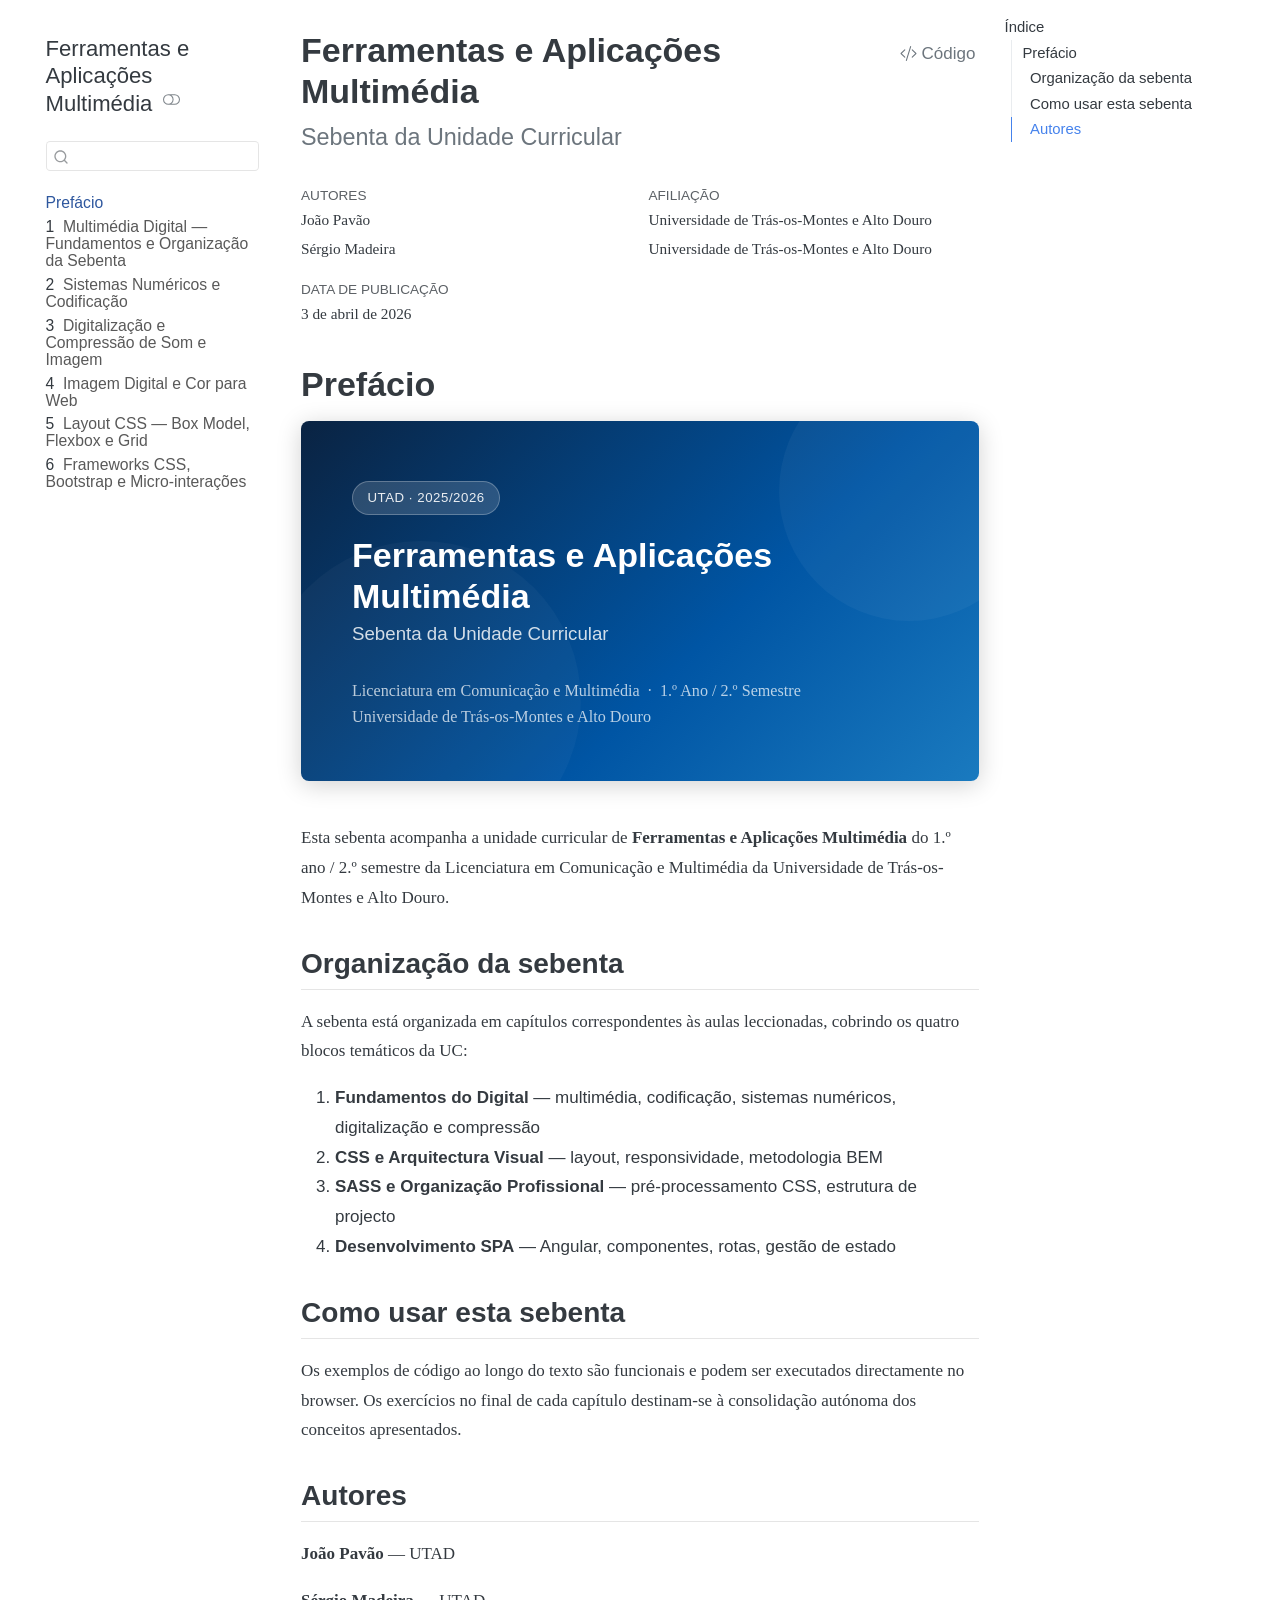
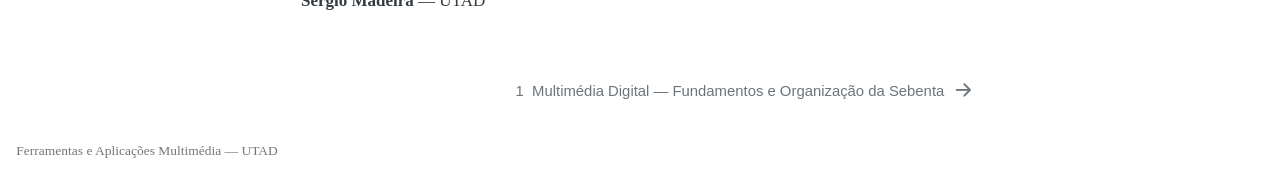
==== docs/index.html @ 12a42ab6 "Build: render inicial da sebenta (cap01-cap06)" ====
<!DOCTYPE html>
<html xmlns="http://www.w3.org/1999/xhtml" lang="pt-PT" xml:lang="pt-PT"><head>

<meta charset="utf-8">
<meta name="generator" content="quarto-1.6.42">

<meta name="viewport" content="width=device-width, initial-scale=1.0, user-scalable=yes">

<meta name="author" content="João Pavão">
<meta name="author" content="Sérgio Madeira">

<title>Ferramentas e Aplicações Multimédia</title>
<style>
code{white-space: pre-wrap;}
span.smallcaps{font-variant: small-caps;}
div.columns{display: flex; gap: min(4vw, 1.5em);}
div.column{flex: auto; overflow-x: auto;}
div.hanging-indent{margin-left: 1.5em; text-indent: -1.5em;}
ul.task-list{list-style: none;}
ul.task-list li input[type="checkbox"] {
  width: 0.8em;
  margin: 0 0.8em 0.2em -1em; /* quarto-specific, see https://github.com/quarto-dev/quarto-cli/issues/4556 */ 
  vertical-align: middle;
}
/* CSS for syntax highlighting */
pre > code.sourceCode { white-space: pre; position: relative; }
pre > code.sourceCode > span { line-height: 1.25; }
pre > code.sourceCode > span:empty { height: 1.2em; }
.sourceCode { overflow: visible; }
code.sourceCode > span { color: inherit; text-decoration: inherit; }
div.sourceCode { margin: 1em 0; }
pre.sourceCode { margin: 0; }
@media screen {
div.sourceCode { overflow: auto; }
}
@media print {
pre > code.sourceCode { white-space: pre-wrap; }
pre > code.sourceCode > span { display: inline-block; text-indent: -5em; padding-left: 5em; }
}
pre.numberSource code
  { counter-reset: source-line 0; }
pre.numberSource code > span
  { position: relative; left: -4em; counter-increment: source-line; }
pre.numberSource code > span > a:first-child::before
  { content: counter(source-line);
    position: relative; left: -1em; text-align: right; vertical-align: baseline;
    border: none; display: inline-block;
    -webkit-touch-callout: none; -webkit-user-select: none;
    -khtml-user-select: none; -moz-user-select: none;
    -ms-user-select: none; user-select: none;
    padding: 0 4px; width: 4em;
  }
pre.numberSource { margin-left: 3em;  padding-left: 4px; }
div.sourceCode
  {   }
@media screen {
pre > code.sourceCode > span > a:first-child::before { text-decoration: underline; }
}
</style>


<script src="site_libs/quarto-nav/quarto-nav.js"></script>
<script src="site_libs/quarto-nav/headroom.min.js"></script>
<script src="site_libs/clipboard/clipboard.min.js"></script>
<script src="site_libs/quarto-search/autocomplete.umd.js"></script>
<script src="site_libs/quarto-search/fuse.min.js"></script>
<script src="site_libs/quarto-search/quarto-search.js"></script>
<meta name="quarto:offset" content="./">
<link href="./capitulos/cap01.html" rel="next">
<script src="site_libs/quarto-html/quarto.js"></script>
<script src="site_libs/quarto-html/popper.min.js"></script>
<script src="site_libs/quarto-html/tippy.umd.min.js"></script>
<script src="site_libs/quarto-html/anchor.min.js"></script>
<link href="site_libs/quarto-html/tippy.css" rel="stylesheet">
<link href="site_libs/quarto-html/quarto-syntax-highlighting-de84f8d6bb715db06a919283c2d1e787.css" rel="stylesheet" class="quarto-color-scheme" id="quarto-text-highlighting-styles">
<link href="site_libs/quarto-html/quarto-syntax-highlighting-dark-9a023c9ade86a60361e96e3e3f11bc54.css" rel="prefetch" class="quarto-color-scheme quarto-color-alternate" id="quarto-text-highlighting-styles">
<script src="site_libs/bootstrap/bootstrap.min.js"></script>
<link href="site_libs/bootstrap/bootstrap-icons.css" rel="stylesheet">
<link href="site_libs/bootstrap/bootstrap-61bc4ac84974e0785b3107ee93e74bfb.min.css" rel="stylesheet" append-hash="true" class="quarto-color-scheme" id="quarto-bootstrap" data-mode="light">
<link href="site_libs/bootstrap/bootstrap-dark-bc9f1d3aef906c45e091843ae87821a0.min.css" rel="prefetch" append-hash="true" class="quarto-color-scheme quarto-color-alternate" id="quarto-bootstrap" data-mode="dark">
<script id="quarto-search-options" type="application/json">{
  "location": "sidebar",
  "copy-button": false,
  "collapse-after": 3,
  "panel-placement": "start",
  "type": "textbox",
  "limit": 50,
  "keyboard-shortcut": [
    "f",
    "/",
    "s"
  ],
  "show-item-context": false,
  "language": {
    "search-no-results-text": "Nenhum resultado",
    "search-matching-documents-text": "documentos correspondentes",
    "search-copy-link-title": "Copiar link para a busca",
    "search-hide-matches-text": "Esconder correspondências adicionais",
    "search-more-match-text": "mais correspondência neste documento",
    "search-more-matches-text": "mais correspondências neste documento",
    "search-clear-button-title": "Limpar",
    "search-text-placeholder": "",
    "search-detached-cancel-button-title": "Cancelar",
    "search-submit-button-title": "Enviar",
    "search-label": "Procurar"
  }
}</script>
<style>html{ scroll-behavior: smooth; }</style>


<link rel="stylesheet" href="assets/css/custom.css">
</head>

<body class="nav-sidebar floating">

<div id="quarto-search-results"></div>
  <header id="quarto-header" class="headroom fixed-top">
  <nav class="quarto-secondary-nav">
    <div class="container-fluid d-flex">
      <button type="button" class="quarto-btn-toggle btn" data-bs-toggle="collapse" role="button" data-bs-target=".quarto-sidebar-collapse-item" aria-controls="quarto-sidebar" aria-expanded="false" aria-label="Alternar barra lateral" onclick="if (window.quartoToggleHeadroom) { window.quartoToggleHeadroom(); }">
        <i class="bi bi-layout-text-sidebar-reverse"></i>
      </button>
        <nav class="quarto-page-breadcrumbs" aria-label="breadcrumb"><ol class="breadcrumb"><li class="breadcrumb-item"><a href="./index.html">Prefácio</a></li></ol></nav>
        <a class="flex-grow-1" role="navigation" data-bs-toggle="collapse" data-bs-target=".quarto-sidebar-collapse-item" aria-controls="quarto-sidebar" aria-expanded="false" aria-label="Alternar barra lateral" onclick="if (window.quartoToggleHeadroom) { window.quartoToggleHeadroom(); }">      
        </a>
      <button type="button" class="btn quarto-search-button" aria-label="Procurar" onclick="window.quartoOpenSearch();">
        <i class="bi bi-search"></i>
      </button>
    </div>
  </nav>
</header>
<!-- content -->
<div id="quarto-content" class="quarto-container page-columns page-rows-contents page-layout-article">
<!-- sidebar -->
  <nav id="quarto-sidebar" class="sidebar collapse collapse-horizontal quarto-sidebar-collapse-item sidebar-navigation floating overflow-auto">
    <div class="pt-lg-2 mt-2 text-left sidebar-header">
    <div class="sidebar-title mb-0 py-0">
      <a href="./">Ferramentas e Aplicações Multimédia</a> 
        <div class="sidebar-tools-main">
  <a href="" class="quarto-color-scheme-toggle quarto-navigation-tool  px-1" onclick="window.quartoToggleColorScheme(); return false;" title="Alternar modo escuro"><i class="bi"></i></a>
</div>
    </div>
      </div>
        <div class="mt-2 flex-shrink-0 align-items-center">
        <div class="sidebar-search">
        <div id="quarto-search" class="" title="Procurar"></div>
        </div>
        </div>
    <div class="sidebar-menu-container"> 
    <ul class="list-unstyled mt-1">
        <li class="sidebar-item">
  <div class="sidebar-item-container"> 
  <a href="./index.html" class="sidebar-item-text sidebar-link active">
 <span class="menu-text">Prefácio</span></a>
  </div>
</li>
        <li class="sidebar-item">
  <div class="sidebar-item-container"> 
  <a href="./capitulos/cap01.html" class="sidebar-item-text sidebar-link">
 <span class="menu-text"><span class="chapter-number">1</span>&nbsp; <span class="chapter-title">Multimédia Digital — Fundamentos e Organização da Sebenta</span></span></a>
  </div>
</li>
        <li class="sidebar-item">
  <div class="sidebar-item-container"> 
  <a href="./capitulos/cap02.html" class="sidebar-item-text sidebar-link">
 <span class="menu-text"><span class="chapter-number">2</span>&nbsp; <span class="chapter-title">Sistemas Numéricos e Codificação</span></span></a>
  </div>
</li>
        <li class="sidebar-item">
  <div class="sidebar-item-container"> 
  <a href="./capitulos/cap03.html" class="sidebar-item-text sidebar-link">
 <span class="menu-text"><span class="chapter-number">3</span>&nbsp; <span class="chapter-title">Digitalização e Compressão de Som e Imagem</span></span></a>
  </div>
</li>
        <li class="sidebar-item">
  <div class="sidebar-item-container"> 
  <a href="./capitulos/cap04.html" class="sidebar-item-text sidebar-link">
 <span class="menu-text"><span class="chapter-number">4</span>&nbsp; <span class="chapter-title">Imagem Digital e Cor para Web</span></span></a>
  </div>
</li>
        <li class="sidebar-item">
  <div class="sidebar-item-container"> 
  <a href="./capitulos/cap05.html" class="sidebar-item-text sidebar-link">
 <span class="menu-text"><span class="chapter-number">5</span>&nbsp; <span class="chapter-title">Layout CSS — Box Model, Flexbox e Grid</span></span></a>
  </div>
</li>
        <li class="sidebar-item">
  <div class="sidebar-item-container"> 
  <a href="./capitulos/cap06.html" class="sidebar-item-text sidebar-link">
 <span class="menu-text"><span class="chapter-number">6</span>&nbsp; <span class="chapter-title">Frameworks CSS, Bootstrap e Micro-interações</span></span></a>
  </div>
</li>
    </ul>
    </div>
</nav>
<div id="quarto-sidebar-glass" class="quarto-sidebar-collapse-item" data-bs-toggle="collapse" data-bs-target=".quarto-sidebar-collapse-item"></div>
<!-- margin-sidebar -->
    <div id="quarto-margin-sidebar" class="sidebar margin-sidebar">
        <nav id="TOC" role="doc-toc" class="toc-active">
    <h2 id="toc-title">Índice</h2>
   
  <ul>
  <li><a href="#prefácio" id="toc-prefácio" class="nav-link active" data-scroll-target="#prefácio">Prefácio</a>
  <ul class="collapse">
  <li><a href="#organização-da-sebenta" id="toc-organização-da-sebenta" class="nav-link" data-scroll-target="#organização-da-sebenta">Organização da sebenta</a></li>
  <li><a href="#como-usar-esta-sebenta" id="toc-como-usar-esta-sebenta" class="nav-link" data-scroll-target="#como-usar-esta-sebenta">Como usar esta sebenta</a></li>
  <li><a href="#autores" id="toc-autores" class="nav-link" data-scroll-target="#autores">Autores</a></li>
  </ul></li>
  </ul>
</nav>
    </div>
<!-- main -->
<main class="content" id="quarto-document-content">

<header id="title-block-header" class="quarto-title-block default">
<div class="quarto-title">
<div class="quarto-title-block"><div><h1 class="title">Ferramentas e Aplicações Multimédia</h1><button type="button" class="btn code-tools-button" id="quarto-code-tools-source"><i class="bi"></i> Código</button></div></div>
<p class="subtitle lead">Sebenta da Unidade Curricular</p>
</div>


<div class="quarto-title-meta-author">
  <div class="quarto-title-meta-heading">Autores</div>
  <div class="quarto-title-meta-heading">Afiliação</div>
  
    <div class="quarto-title-meta-contents">
    <p class="author">João Pavão </p>
  </div>
  <div class="quarto-title-meta-contents">
        <p class="affiliation">
            Universidade de Trás-os-Montes e Alto Douro
          </p>
      </div>
    <div class="quarto-title-meta-contents">
    <p class="author">Sérgio Madeira </p>
  </div>
  <div class="quarto-title-meta-contents">
        <p class="affiliation">
            Universidade de Trás-os-Montes e Alto Douro
          </p>
      </div>
  </div>

<div class="quarto-title-meta">

      
    <div>
    <div class="quarto-title-meta-heading">Data de Publicação</div>
    <div class="quarto-title-meta-contents">
      <p class="date">3 de abril de 2026</p>
    </div>
  </div>
  
    
  </div>
  


</header>


<section id="prefácio" class="level1 unnumbered">
<h1 class="unnumbered">Prefácio</h1>
<div class="hero">
  <div class="hero-badge">UTAD · 2025/2026</div>
  <h1>Ferramentas e Aplicações Multimédia</h1>
  <h2 class="anchored" data-anchor-id="prefácio">Sebenta da Unidade Curricular</h2>
  <p>Licenciatura em Comunicação e Multimédia &nbsp;·&nbsp; 1.º Ano / 2.º Semestre<br>
     Universidade de Trás-os-Montes e Alto Douro</p>
</div>
<p>Esta sebenta acompanha a unidade curricular de <strong>Ferramentas e Aplicações Multimédia</strong> do 1.º ano / 2.º semestre da Licenciatura em Comunicação e Multimédia da Universidade de Trás-os-Montes e Alto Douro.</p>
<section id="organização-da-sebenta" class="level2 unnumbered">
<h2 class="unnumbered anchored" data-anchor-id="organização-da-sebenta">Organização da sebenta</h2>
<p>A sebenta está organizada em capítulos correspondentes às aulas leccionadas, cobrindo os quatro blocos temáticos da UC:</p>
<ol type="1">
<li><strong>Fundamentos do Digital</strong> — multimédia, codificação, sistemas numéricos, digitalização e compressão</li>
<li><strong>CSS e Arquitectura Visual</strong> — layout, responsividade, metodologia BEM</li>
<li><strong>SASS e Organização Profissional</strong> — pré-processamento CSS, estrutura de projecto</li>
<li><strong>Desenvolvimento SPA</strong> — Angular, componentes, rotas, gestão de estado</li>
</ol>
</section>
<section id="como-usar-esta-sebenta" class="level2 unnumbered">
<h2 class="unnumbered anchored" data-anchor-id="como-usar-esta-sebenta">Como usar esta sebenta</h2>
<p>Os exemplos de código ao longo do texto são funcionais e podem ser executados directamente no browser. Os exercícios no final de cada capítulo destinam-se à consolidação autónoma dos conceitos apresentados.</p>
</section>
<section id="autores" class="level2 unnumbered">
<h2 class="unnumbered anchored" data-anchor-id="autores">Autores</h2>
<p><strong>João Pavão</strong> — UTAD</p>
<p><strong>Sérgio Madeira</strong> — UTAD</p>


<!-- -->

</section>
</section>

</main> <!-- /main -->
<script id="quarto-html-after-body" type="application/javascript">
window.document.addEventListener("DOMContentLoaded", function (event) {
  const toggleBodyColorMode = (bsSheetEl) => {
    const mode = bsSheetEl.getAttribute("data-mode");
    const bodyEl = window.document.querySelector("body");
    if (mode === "dark") {
      bodyEl.classList.add("quarto-dark");
      bodyEl.classList.remove("quarto-light");
    } else {
      bodyEl.classList.add("quarto-light");
      bodyEl.classList.remove("quarto-dark");
    }
  }
  const toggleBodyColorPrimary = () => {
    const bsSheetEl = window.document.querySelector("link#quarto-bootstrap");
    if (bsSheetEl) {
      toggleBodyColorMode(bsSheetEl);
    }
  }
  toggleBodyColorPrimary();  
  const disableStylesheet = (stylesheets) => {
    for (let i=0; i < stylesheets.length; i++) {
      const stylesheet = stylesheets[i];
      stylesheet.rel = 'prefetch';
    }
  }
  const enableStylesheet = (stylesheets) => {
    for (let i=0; i < stylesheets.length; i++) {
      const stylesheet = stylesheets[i];
      stylesheet.rel = 'stylesheet';
    }
  }
  const manageTransitions = (selector, allowTransitions) => {
    const els = window.document.querySelectorAll(selector);
    for (let i=0; i < els.length; i++) {
      const el = els[i];
      if (allowTransitions) {
        el.classList.remove('notransition');
      } else {
        el.classList.add('notransition');
      }
    }
  }
  const toggleGiscusIfUsed = (isAlternate, darkModeDefault) => {
    const baseTheme = document.querySelector('#giscus-base-theme')?.value ?? 'light';
    const alternateTheme = document.querySelector('#giscus-alt-theme')?.value ?? 'dark';
    let newTheme = '';
    if(darkModeDefault) {
      newTheme = isAlternate ? baseTheme : alternateTheme;
    } else {
      newTheme = isAlternate ? alternateTheme : baseTheme;
    }
    const changeGiscusTheme = () => {
      // From: https://github.com/giscus/giscus/issues/336
      const sendMessage = (message) => {
        const iframe = document.querySelector('iframe.giscus-frame');
        if (!iframe) return;
        iframe.contentWindow.postMessage({ giscus: message }, 'https://giscus.app');
      }
      sendMessage({
        setConfig: {
          theme: newTheme
        }
      });
    }
    const isGiscussLoaded = window.document.querySelector('iframe.giscus-frame') !== null;
    if (isGiscussLoaded) {
      changeGiscusTheme();
    }
  }
  const toggleColorMode = (alternate) => {
    // Switch the stylesheets
    const alternateStylesheets = window.document.querySelectorAll('link.quarto-color-scheme.quarto-color-alternate');
    manageTransitions('#quarto-margin-sidebar .nav-link', false);
    if (alternate) {
      enableStylesheet(alternateStylesheets);
      for (const sheetNode of alternateStylesheets) {
        if (sheetNode.id === "quarto-bootstrap") {
          toggleBodyColorMode(sheetNode);
        }
      }
    } else {
      disableStylesheet(alternateStylesheets);
      toggleBodyColorPrimary();
    }
    manageTransitions('#quarto-margin-sidebar .nav-link', true);
    // Switch the toggles
    const toggles = window.document.querySelectorAll('.quarto-color-scheme-toggle');
    for (let i=0; i < toggles.length; i++) {
      const toggle = toggles[i];
      if (toggle) {
        if (alternate) {
          toggle.classList.add("alternate");     
        } else {
          toggle.classList.remove("alternate");
        }
      }
    }
    // Hack to workaround the fact that safari doesn't
    // properly recolor the scrollbar when toggling (#1455)
    if (navigator.userAgent.indexOf('Safari') > 0 && navigator.userAgent.indexOf('Chrome') == -1) {
      manageTransitions("body", false);
      window.scrollTo(0, 1);
      setTimeout(() => {
        window.scrollTo(0, 0);
        manageTransitions("body", true);
      }, 40);  
    }
  }
  const isFileUrl = () => { 
    return window.location.protocol === 'file:';
  }
  const hasAlternateSentinel = () => {  
    let styleSentinel = getColorSchemeSentinel();
    if (styleSentinel !== null) {
      return styleSentinel === "alternate";
    } else {
      return false;
    }
  }
  const setStyleSentinel = (alternate) => {
    const value = alternate ? "alternate" : "default";
    if (!isFileUrl()) {
      window.localStorage.setItem("quarto-color-scheme", value);
    } else {
      localAlternateSentinel = value;
    }
  }
  const getColorSchemeSentinel = () => {
    if (!isFileUrl()) {
      const storageValue = window.localStorage.getItem("quarto-color-scheme");
      return storageValue != null ? storageValue : localAlternateSentinel;
    } else {
      return localAlternateSentinel;
    }
  }
  const darkModeDefault = false;
  let localAlternateSentinel = darkModeDefault ? 'alternate' : 'default';
  // Dark / light mode switch
  window.quartoToggleColorScheme = () => {
    // Read the current dark / light value 
    let toAlternate = !hasAlternateSentinel();
    toggleColorMode(toAlternate);
    setStyleSentinel(toAlternate);
    toggleGiscusIfUsed(toAlternate, darkModeDefault);
  };
  // Ensure there is a toggle, if there isn't float one in the top right
  if (window.document.querySelector('.quarto-color-scheme-toggle') === null) {
    const a = window.document.createElement('a');
    a.classList.add('top-right');
    a.classList.add('quarto-color-scheme-toggle');
    a.href = "";
    a.onclick = function() { try { window.quartoToggleColorScheme(); } catch {} return false; };
    const i = window.document.createElement("i");
    i.classList.add('bi');
    a.appendChild(i);
    window.document.body.appendChild(a);
  }
  // Switch to dark mode if need be
  if (hasAlternateSentinel()) {
    toggleColorMode(true);
  } else {
    toggleColorMode(false);
  }
  const icon = "";
  const anchorJS = new window.AnchorJS();
  anchorJS.options = {
    placement: 'right',
    icon: icon
  };
  anchorJS.add('.anchored');
  const isCodeAnnotation = (el) => {
    for (const clz of el.classList) {
      if (clz.startsWith('code-annotation-')) {                     
        return true;
      }
    }
    return false;
  }
  const onCopySuccess = function(e) {
    // button target
    const button = e.trigger;
    // don't keep focus
    button.blur();
    // flash "checked"
    button.classList.add('code-copy-button-checked');
    var currentTitle = button.getAttribute("title");
    button.setAttribute("title", "Copiada");
    let tooltip;
    if (window.bootstrap) {
      button.setAttribute("data-bs-toggle", "tooltip");
      button.setAttribute("data-bs-placement", "left");
      button.setAttribute("data-bs-title", "Copiada");
      tooltip = new bootstrap.Tooltip(button, 
        { trigger: "manual", 
          customClass: "code-copy-button-tooltip",
          offset: [0, -8]});
      tooltip.show();    
    }
    setTimeout(function() {
      if (tooltip) {
        tooltip.hide();
        button.removeAttribute("data-bs-title");
        button.removeAttribute("data-bs-toggle");
        button.removeAttribute("data-bs-placement");
      }
      button.setAttribute("title", currentTitle);
      button.classList.remove('code-copy-button-checked');
    }, 1000);
    // clear code selection
    e.clearSelection();
  }
  const getTextToCopy = function(trigger) {
      const codeEl = trigger.previousElementSibling.cloneNode(true);
      for (const childEl of codeEl.children) {
        if (isCodeAnnotation(childEl)) {
          childEl.remove();
        }
      }
      return codeEl.innerText;
  }
  const clipboard = new window.ClipboardJS('.code-copy-button:not([data-in-quarto-modal])', {
    text: getTextToCopy
  });
  clipboard.on('success', onCopySuccess);
  if (window.document.getElementById('quarto-embedded-source-code-modal')) {
    const clipboardModal = new window.ClipboardJS('.code-copy-button[data-in-quarto-modal]', {
      text: getTextToCopy,
      container: window.document.getElementById('quarto-embedded-source-code-modal')
    });
    clipboardModal.on('success', onCopySuccess);
  }
  const viewSource = window.document.getElementById('quarto-view-source') ||
                     window.document.getElementById('quarto-code-tools-source');
  if (viewSource) {
    const sourceUrl = viewSource.getAttribute("data-quarto-source-url");
    viewSource.addEventListener("click", function(e) {
      if (sourceUrl) {
        // rstudio viewer pane
        if (/\bcapabilities=\b/.test(window.location)) {
          window.open(sourceUrl);
        } else {
          window.location.href = sourceUrl;
        }
      } else {
        const modal = new bootstrap.Modal(document.getElementById('quarto-embedded-source-code-modal'));
        modal.show();
      }
      return false;
    });
  }
  function toggleCodeHandler(show) {
    return function(e) {
      const detailsSrc = window.document.querySelectorAll(".cell > details > .sourceCode");
      for (let i=0; i<detailsSrc.length; i++) {
        const details = detailsSrc[i].parentElement;
        if (show) {
          details.open = true;
        } else {
          details.removeAttribute("open");
        }
      }
      const cellCodeDivs = window.document.querySelectorAll(".cell > .sourceCode");
      const fromCls = show ? "hidden" : "unhidden";
      const toCls = show ? "unhidden" : "hidden";
      for (let i=0; i<cellCodeDivs.length; i++) {
        const codeDiv = cellCodeDivs[i];
        if (codeDiv.classList.contains(fromCls)) {
          codeDiv.classList.remove(fromCls);
          codeDiv.classList.add(toCls);
        } 
      }
      return false;
    }
  }
  const hideAllCode = window.document.getElementById("quarto-hide-all-code");
  if (hideAllCode) {
    hideAllCode.addEventListener("click", toggleCodeHandler(false));
  }
  const showAllCode = window.document.getElementById("quarto-show-all-code");
  if (showAllCode) {
    showAllCode.addEventListener("click", toggleCodeHandler(true));
  }
    var localhostRegex = new RegExp(/^(?:http|https):\/\/localhost\:?[0-9]*\//);
    var mailtoRegex = new RegExp(/^mailto:/);
      var filterRegex = new RegExp('/' + window.location.host + '/');
    var isInternal = (href) => {
        return filterRegex.test(href) || localhostRegex.test(href) || mailtoRegex.test(href);
    }
    // Inspect non-navigation links and adorn them if external
 	var links = window.document.querySelectorAll('a[href]:not(.nav-link):not(.navbar-brand):not(.toc-action):not(.sidebar-link):not(.sidebar-item-toggle):not(.pagination-link):not(.no-external):not([aria-hidden]):not(.dropdown-item):not(.quarto-navigation-tool):not(.about-link)');
    for (var i=0; i<links.length; i++) {
      const link = links[i];
      if (!isInternal(link.href)) {
        // undo the damage that might have been done by quarto-nav.js in the case of
        // links that we want to consider external
        if (link.dataset.originalHref !== undefined) {
          link.href = link.dataset.originalHref;
        }
      }
    }
  function tippyHover(el, contentFn, onTriggerFn, onUntriggerFn) {
    const config = {
      allowHTML: true,
      maxWidth: 500,
      delay: 100,
      arrow: false,
      appendTo: function(el) {
          return el.parentElement;
      },
      interactive: true,
      interactiveBorder: 10,
      theme: 'quarto',
      placement: 'bottom-start',
    };
    if (contentFn) {
      config.content = contentFn;
    }
    if (onTriggerFn) {
      config.onTrigger = onTriggerFn;
    }
    if (onUntriggerFn) {
      config.onUntrigger = onUntriggerFn;
    }
    window.tippy(el, config); 
  }
  const noterefs = window.document.querySelectorAll('a[role="doc-noteref"]');
  for (var i=0; i<noterefs.length; i++) {
    const ref = noterefs[i];
    tippyHover(ref, function() {
      // use id or data attribute instead here
      let href = ref.getAttribute('data-footnote-href') || ref.getAttribute('href');
      try { href = new URL(href).hash; } catch {}
      const id = href.replace(/^#\/?/, "");
      const note = window.document.getElementById(id);
      if (note) {
        return note.innerHTML;
      } else {
        return "";
      }
    });
  }
  const xrefs = window.document.querySelectorAll('a.quarto-xref');
  const processXRef = (id, note) => {
    // Strip column container classes
    const stripColumnClz = (el) => {
      el.classList.remove("page-full", "page-columns");
      if (el.children) {
        for (const child of el.children) {
          stripColumnClz(child);
        }
      }
    }
    stripColumnClz(note)
    if (id === null || id.startsWith('sec-')) {
      // Special case sections, only their first couple elements
      const container = document.createElement("div");
      if (note.children && note.children.length > 2) {
        container.appendChild(note.children[0].cloneNode(true));
        for (let i = 1; i < note.children.length; i++) {
          const child = note.children[i];
          if (child.tagName === "P" && child.innerText === "") {
            continue;
          } else {
            container.appendChild(child.cloneNode(true));
            break;
          }
        }
        if (window.Quarto?.typesetMath) {
          window.Quarto.typesetMath(container);
        }
        return container.innerHTML
      } else {
        if (window.Quarto?.typesetMath) {
          window.Quarto.typesetMath(note);
        }
        return note.innerHTML;
      }
    } else {
      // Remove any anchor links if they are present
      const anchorLink = note.querySelector('a.anchorjs-link');
      if (anchorLink) {
        anchorLink.remove();
      }
      if (window.Quarto?.typesetMath) {
        window.Quarto.typesetMath(note);
      }
      if (note.classList.contains("callout")) {
        return note.outerHTML;
      } else {
        return note.innerHTML;
      }
    }
  }
  for (var i=0; i<xrefs.length; i++) {
    const xref = xrefs[i];
    tippyHover(xref, undefined, function(instance) {
      instance.disable();
      let url = xref.getAttribute('href');
      let hash = undefined; 
      if (url.startsWith('#')) {
        hash = url;
      } else {
        try { hash = new URL(url).hash; } catch {}
      }
      if (hash) {
        const id = hash.replace(/^#\/?/, "");
        const note = window.document.getElementById(id);
        if (note !== null) {
          try {
            const html = processXRef(id, note.cloneNode(true));
            instance.setContent(html);
          } finally {
            instance.enable();
            instance.show();
          }
        } else {
          // See if we can fetch this
          fetch(url.split('#')[0])
          .then(res => res.text())
          .then(html => {
            const parser = new DOMParser();
            const htmlDoc = parser.parseFromString(html, "text/html");
            const note = htmlDoc.getElementById(id);
            if (note !== null) {
              const html = processXRef(id, note);
              instance.setContent(html);
            } 
          }).finally(() => {
            instance.enable();
            instance.show();
          });
        }
      } else {
        // See if we can fetch a full url (with no hash to target)
        // This is a special case and we should probably do some content thinning / targeting
        fetch(url)
        .then(res => res.text())
        .then(html => {
          const parser = new DOMParser();
          const htmlDoc = parser.parseFromString(html, "text/html");
          const note = htmlDoc.querySelector('main.content');
          if (note !== null) {
            // This should only happen for chapter cross references
            // (since there is no id in the URL)
            // remove the first header
            if (note.children.length > 0 && note.children[0].tagName === "HEADER") {
              note.children[0].remove();
            }
            const html = processXRef(null, note);
            instance.setContent(html);
          } 
        }).finally(() => {
          instance.enable();
          instance.show();
        });
      }
    }, function(instance) {
    });
  }
      let selectedAnnoteEl;
      const selectorForAnnotation = ( cell, annotation) => {
        let cellAttr = 'data-code-cell="' + cell + '"';
        let lineAttr = 'data-code-annotation="' +  annotation + '"';
        const selector = 'span[' + cellAttr + '][' + lineAttr + ']';
        return selector;
      }
      const selectCodeLines = (annoteEl) => {
        const doc = window.document;
        const targetCell = annoteEl.getAttribute("data-target-cell");
        const targetAnnotation = annoteEl.getAttribute("data-target-annotation");
        const annoteSpan = window.document.querySelector(selectorForAnnotation(targetCell, targetAnnotation));
        const lines = annoteSpan.getAttribute("data-code-lines").split(",");
        const lineIds = lines.map((line) => {
          return targetCell + "-" + line;
        })
        let top = null;
        let height = null;
        let parent = null;
        if (lineIds.length > 0) {
            //compute the position of the single el (top and bottom and make a div)
            const el = window.document.getElementById(lineIds[0]);
            top = el.offsetTop;
            height = el.offsetHeight;
            parent = el.parentElement.parentElement;
          if (lineIds.length > 1) {
            const lastEl = window.document.getElementById(lineIds[lineIds.length - 1]);
            const bottom = lastEl.offsetTop + lastEl.offsetHeight;
            height = bottom - top;
          }
          if (top !== null && height !== null && parent !== null) {
            // cook up a div (if necessary) and position it 
            let div = window.document.getElementById("code-annotation-line-highlight");
            if (div === null) {
              div = window.document.createElement("div");
              div.setAttribute("id", "code-annotation-line-highlight");
              div.style.position = 'absolute';
              parent.appendChild(div);
            }
            div.style.top = top - 2 + "px";
            div.style.height = height + 4 + "px";
            div.style.left = 0;
            let gutterDiv = window.document.getElementById("code-annotation-line-highlight-gutter");
            if (gutterDiv === null) {
              gutterDiv = window.document.createElement("div");
              gutterDiv.setAttribute("id", "code-annotation-line-highlight-gutter");
              gutterDiv.style.position = 'absolute';
              const codeCell = window.document.getElementById(targetCell);
              const gutter = codeCell.querySelector('.code-annotation-gutter');
              gutter.appendChild(gutterDiv);
            }
            gutterDiv.style.top = top - 2 + "px";
            gutterDiv.style.height = height + 4 + "px";
          }
          selectedAnnoteEl = annoteEl;
        }
      };
      const unselectCodeLines = () => {
        const elementsIds = ["code-annotation-line-highlight", "code-annotation-line-highlight-gutter"];
        elementsIds.forEach((elId) => {
          const div = window.document.getElementById(elId);
          if (div) {
            div.remove();
          }
        });
        selectedAnnoteEl = undefined;
      };
        // Handle positioning of the toggle
    window.addEventListener(
      "resize",
      throttle(() => {
        elRect = undefined;
        if (selectedAnnoteEl) {
          selectCodeLines(selectedAnnoteEl);
        }
      }, 10)
    );
    function throttle(fn, ms) {
    let throttle = false;
    let timer;
      return (...args) => {
        if(!throttle) { // first call gets through
            fn.apply(this, args);
            throttle = true;
        } else { // all the others get throttled
            if(timer) clearTimeout(timer); // cancel #2
            timer = setTimeout(() => {
              fn.apply(this, args);
              timer = throttle = false;
            }, ms);
        }
      };
    }
      // Attach click handler to the DT
      const annoteDls = window.document.querySelectorAll('dt[data-target-cell]');
      for (const annoteDlNode of annoteDls) {
        annoteDlNode.addEventListener('click', (event) => {
          const clickedEl = event.target;
          if (clickedEl !== selectedAnnoteEl) {
            unselectCodeLines();
            const activeEl = window.document.querySelector('dt[data-target-cell].code-annotation-active');
            if (activeEl) {
              activeEl.classList.remove('code-annotation-active');
            }
            selectCodeLines(clickedEl);
            clickedEl.classList.add('code-annotation-active');
          } else {
            // Unselect the line
            unselectCodeLines();
            clickedEl.classList.remove('code-annotation-active');
          }
        });
      }
  const findCites = (el) => {
    const parentEl = el.parentElement;
    if (parentEl) {
      const cites = parentEl.dataset.cites;
      if (cites) {
        return {
          el,
          cites: cites.split(' ')
        };
      } else {
        return findCites(el.parentElement)
      }
    } else {
      return undefined;
    }
  };
  var bibliorefs = window.document.querySelectorAll('a[role="doc-biblioref"]');
  for (var i=0; i<bibliorefs.length; i++) {
    const ref = bibliorefs[i];
    const citeInfo = findCites(ref);
    if (citeInfo) {
      tippyHover(citeInfo.el, function() {
        var popup = window.document.createElement('div');
        citeInfo.cites.forEach(function(cite) {
          var citeDiv = window.document.createElement('div');
          citeDiv.classList.add('hanging-indent');
          citeDiv.classList.add('csl-entry');
          var biblioDiv = window.document.getElementById('ref-' + cite);
          if (biblioDiv) {
            citeDiv.innerHTML = biblioDiv.innerHTML;
          }
          popup.appendChild(citeDiv);
        });
        return popup.innerHTML;
      });
    }
  }
});
</script>
<nav class="page-navigation">
  <div class="nav-page nav-page-previous">
  </div>
  <div class="nav-page nav-page-next">
      <a href="./capitulos/cap01.html" class="pagination-link" aria-label="Multimédia Digital — Fundamentos e Organização da Sebenta">
        <span class="nav-page-text"><span class="chapter-number">1</span>&nbsp; <span class="chapter-title">Multimédia Digital — Fundamentos e Organização da Sebenta</span></span> <i class="bi bi-arrow-right-short"></i>
      </a>
  </div>
</nav><div class="modal fade" id="quarto-embedded-source-code-modal" tabindex="-1" aria-labelledby="quarto-embedded-source-code-modal-label" aria-hidden="true"><div class="modal-dialog modal-dialog-scrollable"><div class="modal-content"><div class="modal-header"><h5 class="modal-title" id="quarto-embedded-source-code-modal-label">Código fonte</h5><button class="btn-close" data-bs-dismiss="modal"></button></div><div class="modal-body"><div class="">
<div class="sourceCode" id="cb1" data-shortcodes="false"><pre class="sourceCode markdown code-with-copy"><code class="sourceCode markdown"><span id="cb1-1"><a href="#cb1-1" aria-hidden="true" tabindex="-1"></a><span class="fu"># Prefácio {.unnumbered}</span></span>
<span id="cb1-2"><a href="#cb1-2" aria-hidden="true" tabindex="-1"></a></span>
<span id="cb1-3"><a href="#cb1-3" aria-hidden="true" tabindex="-1"></a><span class="in">```{=html}</span></span>
<span id="cb1-4"><a href="#cb1-4" aria-hidden="true" tabindex="-1"></a><span class="in">&lt;div class="hero"&gt;</span></span>
<span id="cb1-5"><a href="#cb1-5" aria-hidden="true" tabindex="-1"></a><span class="in">  &lt;div class="hero-badge"&gt;UTAD · 2025/2026&lt;/div&gt;</span></span>
<span id="cb1-6"><a href="#cb1-6" aria-hidden="true" tabindex="-1"></a><span class="in">  &lt;h1&gt;Ferramentas e Aplicações Multimédia&lt;/h1&gt;</span></span>
<span id="cb1-7"><a href="#cb1-7" aria-hidden="true" tabindex="-1"></a><span class="in">  &lt;h2&gt;Sebenta da Unidade Curricular&lt;/h2&gt;</span></span>
<span id="cb1-8"><a href="#cb1-8" aria-hidden="true" tabindex="-1"></a><span class="in">  &lt;p&gt;Licenciatura em Comunicação e Multimédia &amp;nbsp;·&amp;nbsp; 1.º Ano / 2.º Semestre&lt;br&gt;</span></span>
<span id="cb1-9"><a href="#cb1-9" aria-hidden="true" tabindex="-1"></a><span class="in">     Universidade de Trás-os-Montes e Alto Douro&lt;/p&gt;</span></span>
<span id="cb1-10"><a href="#cb1-10" aria-hidden="true" tabindex="-1"></a><span class="in">&lt;/div&gt;</span></span>
<span id="cb1-11"><a href="#cb1-11" aria-hidden="true" tabindex="-1"></a><span class="in">```</span></span>
<span id="cb1-12"><a href="#cb1-12" aria-hidden="true" tabindex="-1"></a></span>
<span id="cb1-13"><a href="#cb1-13" aria-hidden="true" tabindex="-1"></a>Esta sebenta acompanha a unidade curricular de **Ferramentas e Aplicações Multimédia**</span>
<span id="cb1-14"><a href="#cb1-14" aria-hidden="true" tabindex="-1"></a>do 1.º ano / 2.º semestre da Licenciatura em Comunicação e Multimédia da</span>
<span id="cb1-15"><a href="#cb1-15" aria-hidden="true" tabindex="-1"></a>Universidade de Trás-os-Montes e Alto Douro.</span>
<span id="cb1-16"><a href="#cb1-16" aria-hidden="true" tabindex="-1"></a></span>
<span id="cb1-17"><a href="#cb1-17" aria-hidden="true" tabindex="-1"></a><span class="fu">## Organização da sebenta {.unnumbered}</span></span>
<span id="cb1-18"><a href="#cb1-18" aria-hidden="true" tabindex="-1"></a></span>
<span id="cb1-19"><a href="#cb1-19" aria-hidden="true" tabindex="-1"></a>A sebenta está organizada em capítulos correspondentes às aulas leccionadas,</span>
<span id="cb1-20"><a href="#cb1-20" aria-hidden="true" tabindex="-1"></a>cobrindo os quatro blocos temáticos da UC:</span>
<span id="cb1-21"><a href="#cb1-21" aria-hidden="true" tabindex="-1"></a></span>
<span id="cb1-22"><a href="#cb1-22" aria-hidden="true" tabindex="-1"></a><span class="ss">1. </span>**Fundamentos do Digital** — multimédia, codificação, sistemas numéricos,</span>
<span id="cb1-23"><a href="#cb1-23" aria-hidden="true" tabindex="-1"></a>   digitalização e compressão</span>
<span id="cb1-24"><a href="#cb1-24" aria-hidden="true" tabindex="-1"></a><span class="ss">2. </span>**CSS e Arquitectura Visual** — layout, responsividade, metodologia BEM</span>
<span id="cb1-25"><a href="#cb1-25" aria-hidden="true" tabindex="-1"></a><span class="ss">3. </span>**SASS e Organização Profissional** — pré-processamento CSS, estrutura de projecto</span>
<span id="cb1-26"><a href="#cb1-26" aria-hidden="true" tabindex="-1"></a><span class="ss">4. </span>**Desenvolvimento SPA** — Angular, componentes, rotas, gestão de estado</span>
<span id="cb1-27"><a href="#cb1-27" aria-hidden="true" tabindex="-1"></a></span>
<span id="cb1-28"><a href="#cb1-28" aria-hidden="true" tabindex="-1"></a><span class="fu">## Como usar esta sebenta {.unnumbered}</span></span>
<span id="cb1-29"><a href="#cb1-29" aria-hidden="true" tabindex="-1"></a></span>
<span id="cb1-30"><a href="#cb1-30" aria-hidden="true" tabindex="-1"></a>Os exemplos de código ao longo do texto são funcionais e podem ser executados</span>
<span id="cb1-31"><a href="#cb1-31" aria-hidden="true" tabindex="-1"></a>directamente no browser. Os exercícios no final de cada capítulo destinam-se</span>
<span id="cb1-32"><a href="#cb1-32" aria-hidden="true" tabindex="-1"></a>à consolidação autónoma dos conceitos apresentados.</span>
<span id="cb1-33"><a href="#cb1-33" aria-hidden="true" tabindex="-1"></a></span>
<span id="cb1-34"><a href="#cb1-34" aria-hidden="true" tabindex="-1"></a><span class="fu">## Autores {.unnumbered}</span></span>
<span id="cb1-35"><a href="#cb1-35" aria-hidden="true" tabindex="-1"></a></span>
<span id="cb1-36"><a href="#cb1-36" aria-hidden="true" tabindex="-1"></a>**João Pavão** — UTAD</span>
<span id="cb1-37"><a href="#cb1-37" aria-hidden="true" tabindex="-1"></a></span>
<span id="cb1-38"><a href="#cb1-38" aria-hidden="true" tabindex="-1"></a>**Sérgio Madeira** — UTAD</span></code><button title="Copiar para a área de transferência" class="code-copy-button" data-in-quarto-modal=""><i class="bi"></i></button></pre></div>
</div></div></div></div></div>
</div> <!-- /content -->
<footer class="footer">
  <div class="nav-footer">
    <div class="nav-footer-left">
<p>Ferramentas e Aplicações Multimédia — UTAD</p>
</div>   
    <div class="nav-footer-center">
      &nbsp;
    </div>
    <div class="nav-footer-right">
      &nbsp;
    </div>
  </div>
</footer>




<script src="site_libs/quarto-html/zenscroll-min.js"></script>
</body></html>
---- docs/site_libs/quarto-html/tippy.css ----
.tippy-box[data-animation=fade][data-state=hidden]{opacity:0}[data-tippy-root]{max-width:calc(100vw - 10px)}.tippy-box{position:relative;background-color:#333;color:#fff;border-radius:4px;font-size:14px;line-height:1.4;white-space:normal;outline:0;transition-property:transform,visibility,opacity}.tippy-box[data-placement^=top]>.tippy-arrow{bottom:0}.tippy-box[data-placement^=top]>.tippy-arrow:before{bottom:-7px;left:0;border-width:8px 8px 0;border-top-color:initial;transform-origin:center top}.tippy-box[data-placement^=bottom]>.tippy-arrow{top:0}.tippy-box[data-placement^=bottom]>.tippy-arrow:before{top:-7px;left:0;border-width:0 8px 8px;border-bottom-color:initial;transform-origin:center bottom}.tippy-box[data-placement^=left]>.tippy-arrow{right:0}.tippy-box[data-placement^=left]>.tippy-arrow:before{border-width:8px 0 8px 8px;border-left-color:initial;right:-7px;transform-origin:center left}.tippy-box[data-placement^=right]>.tippy-arrow{left:0}.tippy-box[data-placement^=right]>.tippy-arrow:before{left:-7px;border-width:8px 8px 8px 0;border-right-color:initial;transform-origin:center right}.tippy-box[data-inertia][data-state=visible]{transition-timing-function:cubic-bezier(.54,1.5,.38,1.11)}.tippy-arrow{width:16px;height:16px;color:#333}.tippy-arrow:before{content:"";position:absolute;border-color:transparent;border-style:solid}.tippy-content{position:relative;padding:5px 9px;z-index:1}
---- docs/site_libs/quarto-html/quarto-syntax-highlighting-de84f8d6bb715db06a919283c2d1e787.css ----
/* quarto syntax highlight colors */
:root {
  --quarto-hl-al-color: #ff5555;
  --quarto-hl-an-color: #6a737d;
  --quarto-hl-at-color: #d73a49;
  --quarto-hl-bn-color: #005cc5;
  --quarto-hl-bu-color: #d73a49;
  --quarto-hl-ch-color: #032f62;
  --quarto-hl-co-color: #6a737d;
  --quarto-hl-cv-color: #6a737d;
  --quarto-hl-cn-color: #005cc5;
  --quarto-hl-cf-color: #d73a49;
  --quarto-hl-dt-color: #d73a49;
  --quarto-hl-dv-color: #005cc5;
  --quarto-hl-do-color: #6a737d;
  --quarto-hl-er-color: #ff5555;
  --quarto-hl-ex-color: #d73a49;
  --quarto-hl-fl-color: #005cc5;
  --quarto-hl-fu-color: #6f42c1;
  --quarto-hl-im-color: #032f62;
  --quarto-hl-in-color: #6a737d;
  --quarto-hl-kw-color: #d73a49;
  --quarto-hl-op-color: #24292e;
  --quarto-hl-pp-color: #d73a49;
  --quarto-hl-re-color: #6a737d;
  --quarto-hl-sc-color: #005cc5;
  --quarto-hl-ss-color: #032f62;
  --quarto-hl-st-color: #032f62;
  --quarto-hl-va-color: #e36209;
  --quarto-hl-vs-color: #032f62;
  --quarto-hl-wa-color: #ff5555;
}

/* other quarto variables */
:root {
  --quarto-font-monospace: SFMono-Regular, Menlo, Monaco, Consolas, "Liberation Mono", "Courier New", monospace;
}

code span.al {
  font-weight: bold;
  color: #ff5555;
}

code span.an {
  color: #6a737d;
}

code span.at {
  color: #d73a49;
}

code span.bn {
  color: #005cc5;
}

code span.bu {
  color: #d73a49;
}

code span.ch {
  color: #032f62;
}

code span.co {
  color: #6a737d;
}

code span.cv {
  color: #6a737d;
}

code span.cn {
  color: #005cc5;
}

code span.cf {
  color: #d73a49;
}

code span.dt {
  color: #d73a49;
}

code span.dv {
  color: #005cc5;
}

code span.do {
  color: #6a737d;
}

code span.er {
  color: #ff5555;
  text-decoration: underline;
}

code span.ex {
  font-weight: bold;
  color: #d73a49;
}

code span.fl {
  color: #005cc5;
}

code span.fu {
  color: #6f42c1;
}

code span.im {
  color: #032f62;
}

code span.in {
  color: #6a737d;
}

code span.kw {
  color: #d73a49;
}

pre > code.sourceCode > span {
  color: #24292e;
}

code span {
  color: #24292e;
}

code.sourceCode > span {
  color: #24292e;
}

div.sourceCode,
div.sourceCode pre.sourceCode {
  color: #24292e;
}

code span.op {
  color: #24292e;
}

code span.pp {
  color: #d73a49;
}

code span.re {
  color: #6a737d;
}

code span.sc {
  color: #005cc5;
}

code span.ss {
  color: #032f62;
}

code span.st {
  color: #032f62;
}

code span.va {
  color: #e36209;
}

code span.vs {
  color: #032f62;
}

code span.wa {
  color: #ff5555;
}

.prevent-inlining {
  content: "</";
}

/*# sourceMappingURL=5958b9b1823138480980a6d9d826fad2.css.map */
---- docs/site_libs/quarto-html/quarto-syntax-highlighting-dark-9a023c9ade86a60361e96e3e3f11bc54.css ----
/* quarto syntax highlight colors */
:root {
  --quarto-hl-al-color: #ff5555;
  --quarto-hl-an-color: #6a737d;
  --quarto-hl-at-color: #f97583;
  --quarto-hl-bn-color: #79b8ff;
  --quarto-hl-bu-color: #f97583;
  --quarto-hl-ch-color: #9ecbff;
  --quarto-hl-co-color: #6a737d;
  --quarto-hl-cv-color: #6a737d;
  --quarto-hl-cn-color: #79b8ff;
  --quarto-hl-cf-color: #f97583;
  --quarto-hl-dt-color: #f97583;
  --quarto-hl-dv-color: #79b8ff;
  --quarto-hl-do-color: #6a737d;
  --quarto-hl-er-color: #ff5555;
  --quarto-hl-ex-color: #f97583;
  --quarto-hl-fl-color: #79b8ff;
  --quarto-hl-fu-color: #b392f0;
  --quarto-hl-im-color: #9ecbff;
  --quarto-hl-in-color: #6a737d;
  --quarto-hl-kw-color: #f97583;
  --quarto-hl-op-color: #e1e4e8;
  --quarto-hl-pp-color: #f97583;
  --quarto-hl-re-color: #6a737d;
  --quarto-hl-sc-color: #79b8ff;
  --quarto-hl-ss-color: #9ecbff;
  --quarto-hl-st-color: #9ecbff;
  --quarto-hl-va-color: #ffab70;
  --quarto-hl-vs-color: #9ecbff;
  --quarto-hl-wa-color: #ff5555;
}

/* other quarto variables */
:root {
  --quarto-font-monospace: SFMono-Regular, Menlo, Monaco, Consolas, "Liberation Mono", "Courier New", monospace;
}

code span.al {
  font-weight: bold;
  color: #ff5555;
}

code span.an {
  color: #6a737d;
}

code span.at {
  color: #f97583;
}

code span.bn {
  color: #79b8ff;
}

code span.bu {
  color: #f97583;
}

code span.ch {
  color: #9ecbff;
}

code span.co {
  color: #6a737d;
}

code span.cv {
  color: #6a737d;
}

code span.cn {
  color: #79b8ff;
}

code span.cf {
  color: #f97583;
}

code span.dt {
  color: #f97583;
}

code span.dv {
  color: #79b8ff;
}

code span.do {
  color: #6a737d;
}

code span.er {
  color: #ff5555;
  text-decoration: underline;
}

code span.ex {
  font-weight: bold;
  color: #f97583;
}

code span.fl {
  color: #79b8ff;
}

code span.fu {
  color: #b392f0;
}

code span.im {
  color: #9ecbff;
}

code span.in {
  color: #6a737d;
}

code span.kw {
  color: #f97583;
}

pre > code.sourceCode > span {
  color: #e1e4e8;
}

code span {
  color: #e1e4e8;
}

code.sourceCode > span {
  color: #e1e4e8;
}

div.sourceCode,
div.sourceCode pre.sourceCode {
  color: #e1e4e8;
}

code span.op {
  color: #e1e4e8;
}

code span.pp {
  color: #f97583;
}

code span.re {
  color: #6a737d;
}

code span.sc {
  color: #79b8ff;
}

code span.ss {
  color: #9ecbff;
}

code span.st {
  color: #9ecbff;
}

code span.va {
  color: #ffab70;
}

code span.vs {
  color: #9ecbff;
}

code span.wa {
  color: #ff5555;
}

.prevent-inlining {
  content: "</";
}

/*# sourceMappingURL=8de98c2b9c397292a29b2bce9eb39a87.css.map */
---- docs/assets/css/custom.css ----
/* custom.css — Sebenta FAM */

/* ============================================================
   HERO — capa da página principal (Prefácio)
   ============================================================ */
.hero {
  background: linear-gradient(135deg, #0a2342 0%, #0055a4 60%, #1a7abf 100%);
  color: #fff;
  border-radius: 8px;
  padding: 3.5rem 3rem 3rem;
  margin: 0 0 2.5rem;
  box-shadow: 0 4px 24px rgba(0,0,0,0.18);
  position: relative;
  overflow: hidden;
}

.hero::before {
  content: "";
  position: absolute;
  top: -60px; right: -60px;
  width: 260px; height: 260px;
  background: rgba(255,255,255,0.04);
  border-radius: 50%;
}

.hero::after {
  content: "";
  position: absolute;
  bottom: -80px; left: -40px;
  width: 320px; height: 320px;
  background: rgba(255,255,255,0.03);
  border-radius: 50%;
}

.hero h1 {
  font-size: 2rem;
  font-weight: 700;
  color: #fff !important;
  border: none !important;
  margin: 0 0 0.4rem;
  line-height: 1.2;
}

.hero h2 {
  font-size: 1.1rem;
  font-weight: 400;
  color: rgba(255,255,255,0.82) !important;
  border: none !important;
  margin: 0 0 1.4rem;
}

.hero p {
  color: rgba(255,255,255,0.72);
  font-size: 0.95rem;
  margin: 0;
  line-height: 1.6;
}

.hero .hero-badge {
  display: inline-block;
  background: rgba(255,255,255,0.15);
  border: 1px solid rgba(255,255,255,0.25);
  border-radius: 20px;
  padding: 0.25rem 0.85rem;
  font-size: 0.78rem;
  letter-spacing: 0.04em;
  text-transform: uppercase;
  margin-bottom: 1.2rem;
  color: rgba(255,255,255,0.9);
}

/* ============================================================
   Tipografia
   ============================================================ */
body {
  font-size: 1rem;
  line-height: 1.75;
}

/* Blocos de código */
pre.sourceCode {
  border-left: 3px solid #0055a4;
  background-color: #f8f9fa;
  padding: 1rem;
  border-radius: 4px;
}

/* Callouts de exercícios */
.callout-caution {
  border-left-color: #e67e22;
}

.callout-caution .callout-title {
  background-color: #fdf3e7;
}

/* Tabelas */
table {
  font-size: 0.9rem;
}

thead {
  background-color: #f0f4f8;
}

/* Mockup de browser */
.browser-mockup {
  border: 1px solid #ccc;
  border-radius: 6px;
  overflow: hidden;
  margin: 1.5rem 0;
  box-shadow: 0 2px 8px rgba(0,0,0,0.1);
}

.browser-bar {
  background: #e8e8e8;
  padding: 6px 12px;
  font-size: 0.8rem;
  color: #555;
  border-bottom: 1px solid #ccc;
  display: flex;
  align-items: center;
  gap: 8px;
}

.browser-bar::before {
  content: "● ● ●";
  color: #aaa;
  letter-spacing: 2px;
  font-size: 0.7rem;
}

.browser-content {
  padding: 1rem;
  background: #fff;
  min-height: 80px;
}
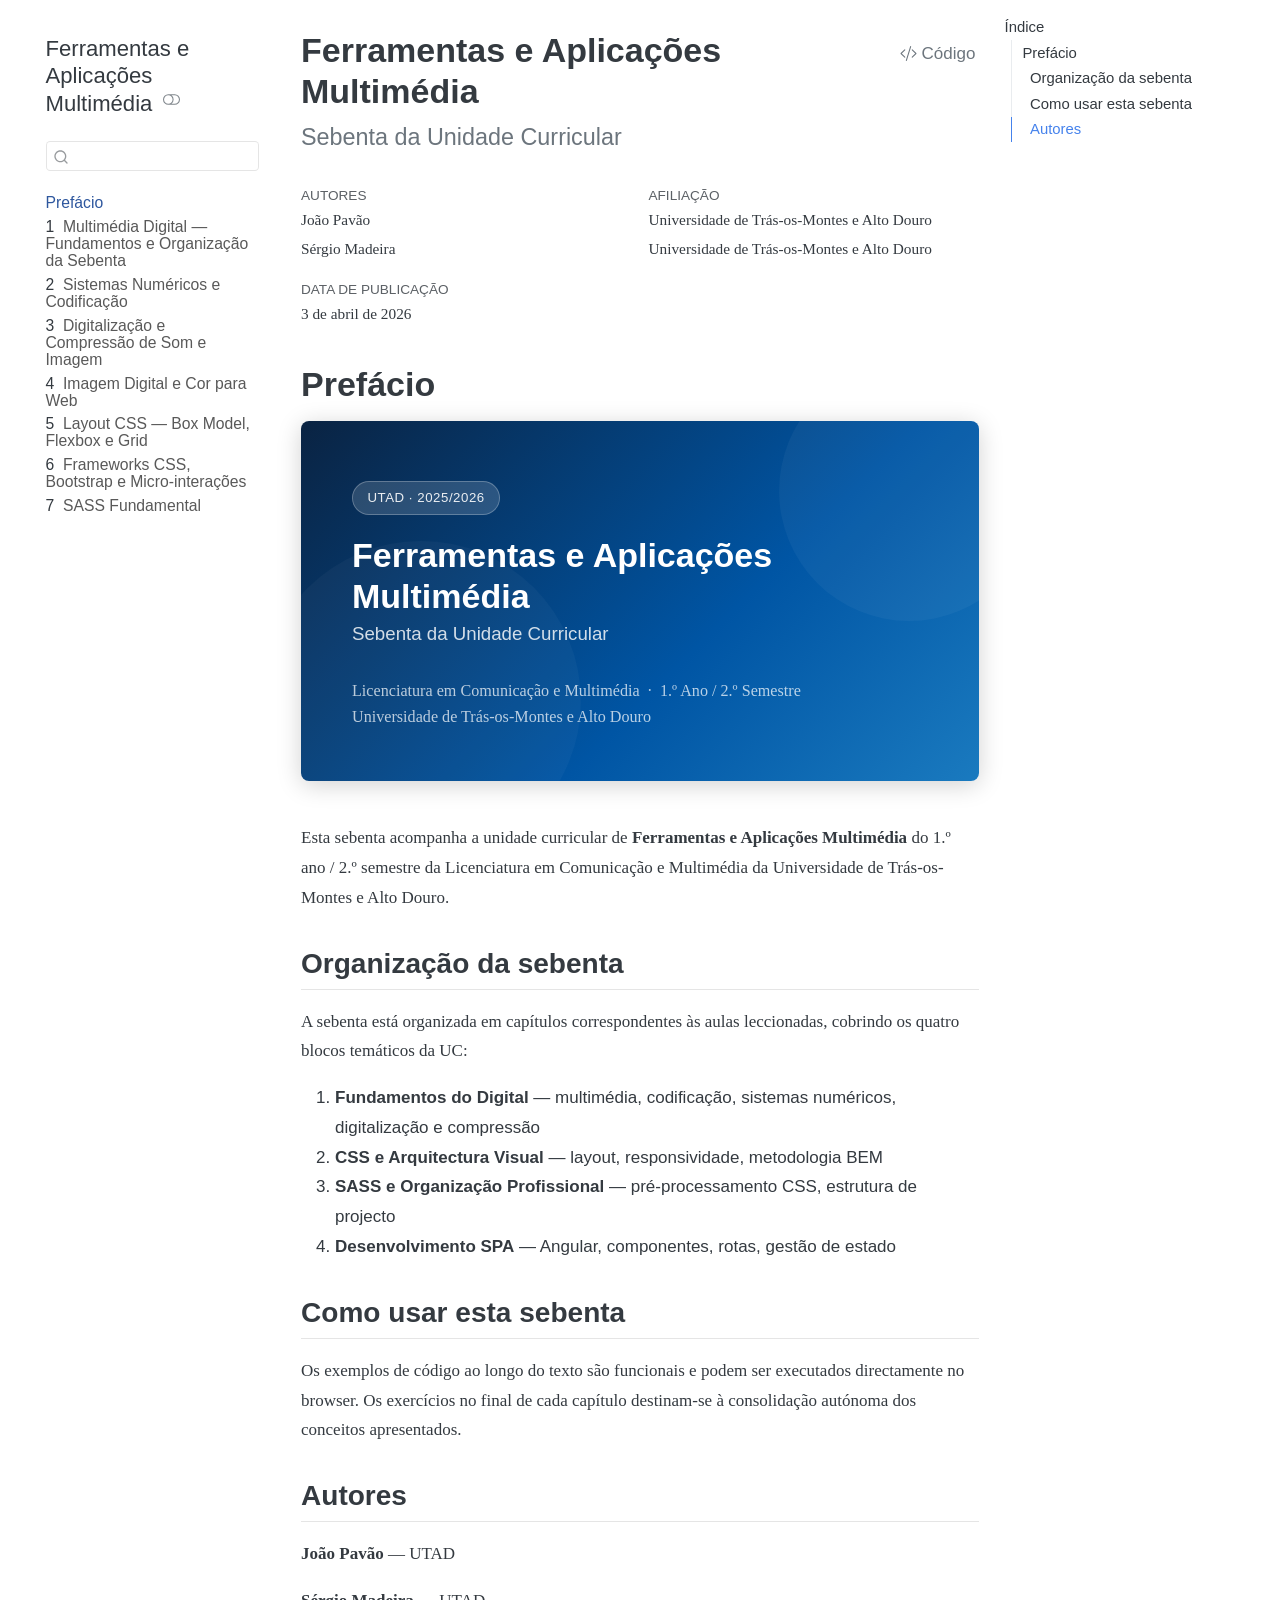
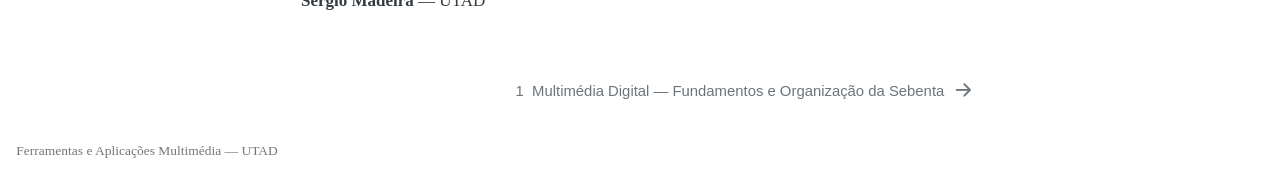
==== commit 0fb2dfd0: "Acrescentei cap07" ====
--- a/docs/index.html
+++ b/docs/index.html
@@ -188,6 +188,12 @@
   <div class="sidebar-item-container"> 
   <a href="./capitulos/cap06.html" class="sidebar-item-text sidebar-link">
  <span class="menu-text"><span class="chapter-number">6</span>&nbsp; <span class="chapter-title">Frameworks CSS, Bootstrap e Micro-interações</span></span></a>
+  </div>
+</li>
+        <li class="sidebar-item">
+  <div class="sidebar-item-container"> 
+  <a href="./capitulos/cap07.html" class="sidebar-item-text sidebar-link">
+ <span class="menu-text"><span class="chapter-number">7</span>&nbsp; <span class="chapter-title">SASS Fundamental</span></span></a>
   </div>
 </li>
     </ul>
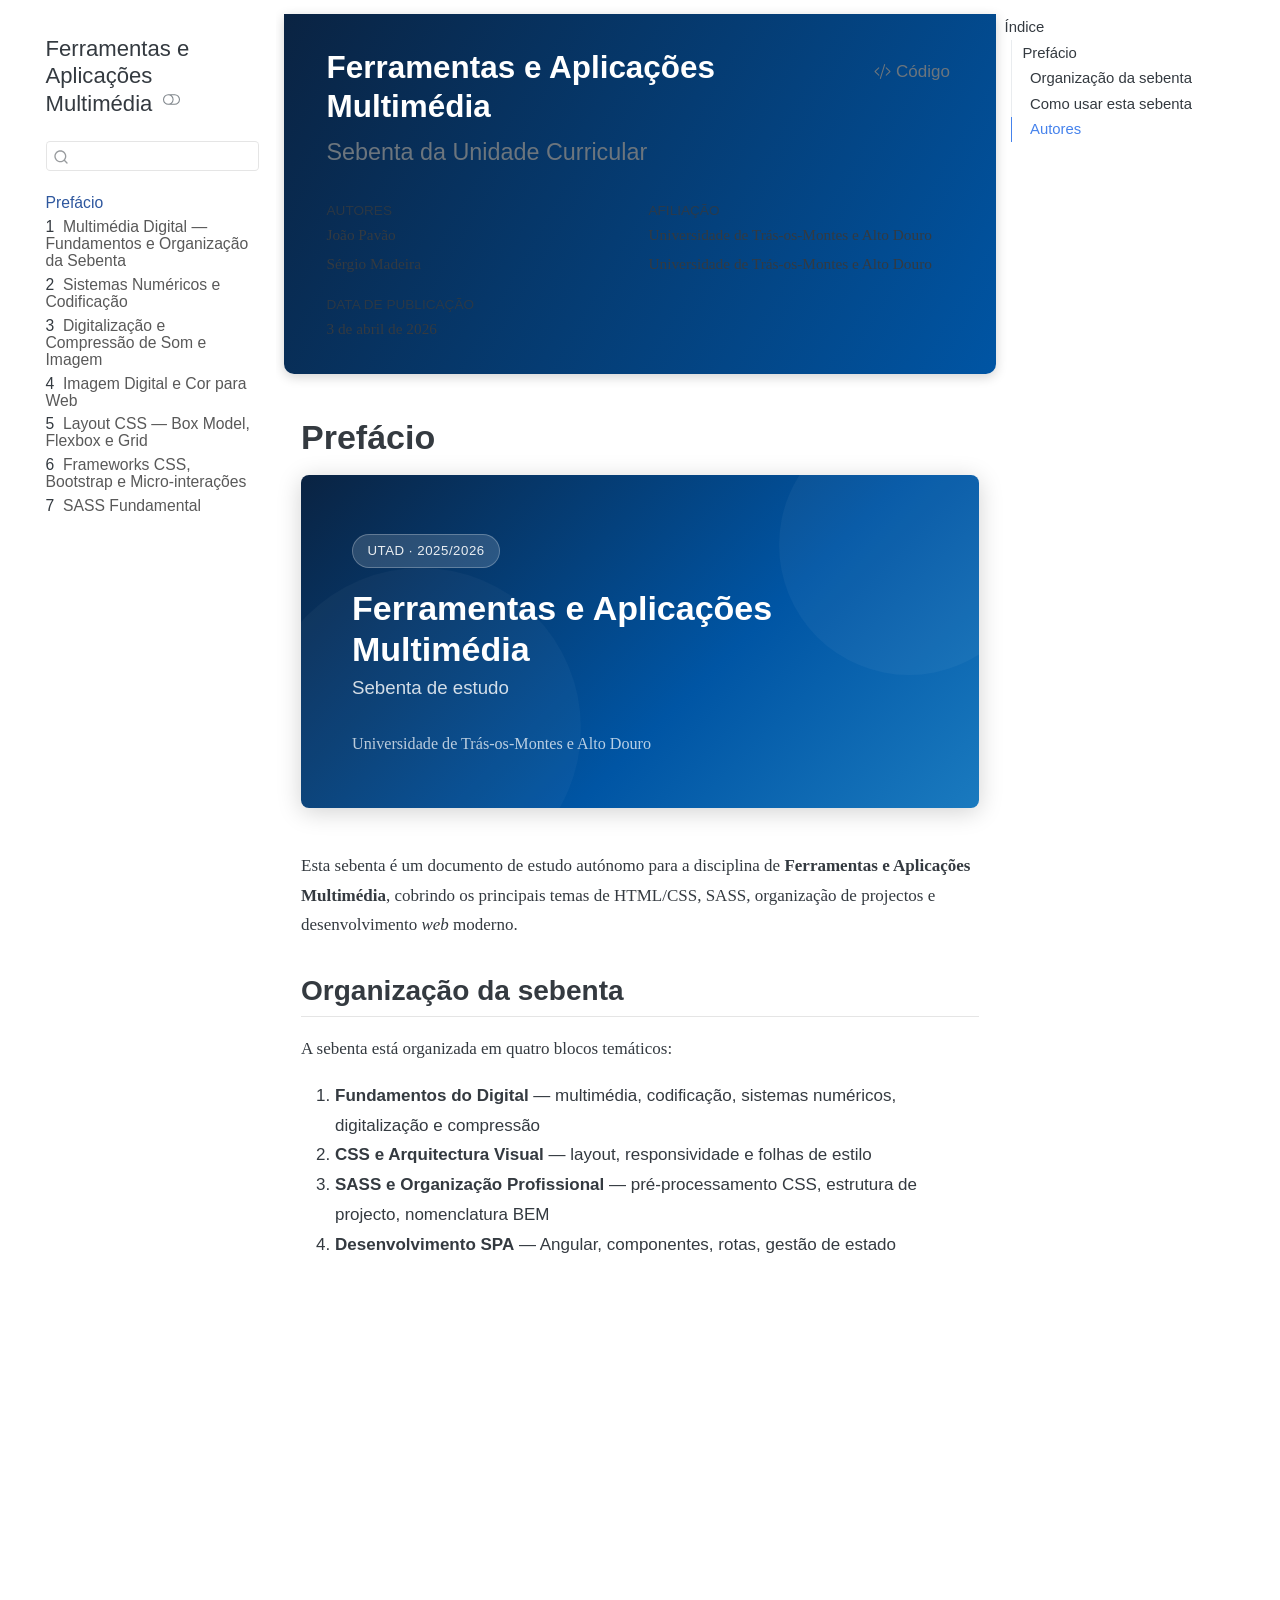
==== commit 05b1f6eb: "pequenas alterações de grafia e correções ao formato PDF" ====
--- a/docs/index.html
+++ b/docs/index.html
@@ -270,24 +270,23 @@
 <div class="hero">
   <div class="hero-badge">UTAD · 2025/2026</div>
   <h1>Ferramentas e Aplicações Multimédia</h1>
-  <h2 class="anchored" data-anchor-id="prefácio">Sebenta da Unidade Curricular</h2>
-  <p>Licenciatura em Comunicação e Multimédia &nbsp;·&nbsp; 1.º Ano / 2.º Semestre<br>
-     Universidade de Trás-os-Montes e Alto Douro</p>
+  <h2 class="anchored" data-anchor-id="prefácio">Sebenta de estudo</h2>
+  <p>Universidade de Trás-os-Montes e Alto Douro</p>
 </div>
-<p>Esta sebenta acompanha a unidade curricular de <strong>Ferramentas e Aplicações Multimédia</strong> do 1.º ano / 2.º semestre da Licenciatura em Comunicação e Multimédia da Universidade de Trás-os-Montes e Alto Douro.</p>
+<p>Esta sebenta é um documento de estudo autónomo para a disciplina de <strong>Ferramentas e Aplicações Multimédia</strong>, cobrindo os principais temas de HTML/CSS, SASS, organização de projectos e desenvolvimento <em>web</em> moderno.</p>
 <section id="organização-da-sebenta" class="level2 unnumbered">
 <h2 class="unnumbered anchored" data-anchor-id="organização-da-sebenta">Organização da sebenta</h2>
-<p>A sebenta está organizada em capítulos correspondentes às aulas leccionadas, cobrindo os quatro blocos temáticos da UC:</p>
+<p>A sebenta está organizada em quatro blocos temáticos:</p>
 <ol type="1">
 <li><strong>Fundamentos do Digital</strong> — multimédia, codificação, sistemas numéricos, digitalização e compressão</li>
-<li><strong>CSS e Arquitectura Visual</strong> — layout, responsividade, metodologia BEM</li>
-<li><strong>SASS e Organização Profissional</strong> — pré-processamento CSS, estrutura de projecto</li>
+<li><strong>CSS e Arquitectura Visual</strong> — layout, responsividade e folhas de estilo</li>
+<li><strong>SASS e Organização Profissional</strong> — pré-processamento CSS, estrutura de projecto, nomenclatura BEM</li>
 <li><strong>Desenvolvimento SPA</strong> — Angular, componentes, rotas, gestão de estado</li>
 </ol>
 </section>
 <section id="como-usar-esta-sebenta" class="level2 unnumbered">
 <h2 class="unnumbered anchored" data-anchor-id="como-usar-esta-sebenta">Como usar esta sebenta</h2>
-<p>Os exemplos de código ao longo do texto são funcionais e podem ser executados directamente no browser. Os exercícios no final de cada capítulo destinam-se à consolidação autónoma dos conceitos apresentados.</p>
+<p>Os exemplos de código ao longo do texto são funcionais e podem ser executados directamente no <em>browser</em>. Os exercícios no final de cada capítulo destinam-se à consolidação autónoma dos conceitos apresentados.</p>
 </section>
 <section id="autores" class="level2 unnumbered">
 <h2 class="unnumbered anchored" data-anchor-id="autores">Autores</h2>
@@ -928,38 +927,37 @@
 <span id="cb1-4"><a href="#cb1-4" aria-hidden="true" tabindex="-1"></a><span class="in">&lt;div class="hero"&gt;</span></span>
 <span id="cb1-5"><a href="#cb1-5" aria-hidden="true" tabindex="-1"></a><span class="in">  &lt;div class="hero-badge"&gt;UTAD · 2025/2026&lt;/div&gt;</span></span>
 <span id="cb1-6"><a href="#cb1-6" aria-hidden="true" tabindex="-1"></a><span class="in">  &lt;h1&gt;Ferramentas e Aplicações Multimédia&lt;/h1&gt;</span></span>
-<span id="cb1-7"><a href="#cb1-7" aria-hidden="true" tabindex="-1"></a><span class="in">  &lt;h2&gt;Sebenta da Unidade Curricular&lt;/h2&gt;</span></span>
-<span id="cb1-8"><a href="#cb1-8" aria-hidden="true" tabindex="-1"></a><span class="in">  &lt;p&gt;Licenciatura em Comunicação e Multimédia &amp;nbsp;·&amp;nbsp; 1.º Ano / 2.º Semestre&lt;br&gt;</span></span>
-<span id="cb1-9"><a href="#cb1-9" aria-hidden="true" tabindex="-1"></a><span class="in">     Universidade de Trás-os-Montes e Alto Douro&lt;/p&gt;</span></span>
-<span id="cb1-10"><a href="#cb1-10" aria-hidden="true" tabindex="-1"></a><span class="in">&lt;/div&gt;</span></span>
-<span id="cb1-11"><a href="#cb1-11" aria-hidden="true" tabindex="-1"></a><span class="in">```</span></span>
-<span id="cb1-12"><a href="#cb1-12" aria-hidden="true" tabindex="-1"></a></span>
-<span id="cb1-13"><a href="#cb1-13" aria-hidden="true" tabindex="-1"></a>Esta sebenta acompanha a unidade curricular de **Ferramentas e Aplicações Multimédia**</span>
-<span id="cb1-14"><a href="#cb1-14" aria-hidden="true" tabindex="-1"></a>do 1.º ano / 2.º semestre da Licenciatura em Comunicação e Multimédia da</span>
-<span id="cb1-15"><a href="#cb1-15" aria-hidden="true" tabindex="-1"></a>Universidade de Trás-os-Montes e Alto Douro.</span>
-<span id="cb1-16"><a href="#cb1-16" aria-hidden="true" tabindex="-1"></a></span>
-<span id="cb1-17"><a href="#cb1-17" aria-hidden="true" tabindex="-1"></a><span class="fu">## Organização da sebenta {.unnumbered}</span></span>
-<span id="cb1-18"><a href="#cb1-18" aria-hidden="true" tabindex="-1"></a></span>
-<span id="cb1-19"><a href="#cb1-19" aria-hidden="true" tabindex="-1"></a>A sebenta está organizada em capítulos correspondentes às aulas leccionadas,</span>
-<span id="cb1-20"><a href="#cb1-20" aria-hidden="true" tabindex="-1"></a>cobrindo os quatro blocos temáticos da UC:</span>
-<span id="cb1-21"><a href="#cb1-21" aria-hidden="true" tabindex="-1"></a></span>
-<span id="cb1-22"><a href="#cb1-22" aria-hidden="true" tabindex="-1"></a><span class="ss">1. </span>**Fundamentos do Digital** — multimédia, codificação, sistemas numéricos,</span>
-<span id="cb1-23"><a href="#cb1-23" aria-hidden="true" tabindex="-1"></a>   digitalização e compressão</span>
-<span id="cb1-24"><a href="#cb1-24" aria-hidden="true" tabindex="-1"></a><span class="ss">2. </span>**CSS e Arquitectura Visual** — layout, responsividade, metodologia BEM</span>
-<span id="cb1-25"><a href="#cb1-25" aria-hidden="true" tabindex="-1"></a><span class="ss">3. </span>**SASS e Organização Profissional** — pré-processamento CSS, estrutura de projecto</span>
-<span id="cb1-26"><a href="#cb1-26" aria-hidden="true" tabindex="-1"></a><span class="ss">4. </span>**Desenvolvimento SPA** — Angular, componentes, rotas, gestão de estado</span>
-<span id="cb1-27"><a href="#cb1-27" aria-hidden="true" tabindex="-1"></a></span>
-<span id="cb1-28"><a href="#cb1-28" aria-hidden="true" tabindex="-1"></a><span class="fu">## Como usar esta sebenta {.unnumbered}</span></span>
-<span id="cb1-29"><a href="#cb1-29" aria-hidden="true" tabindex="-1"></a></span>
-<span id="cb1-30"><a href="#cb1-30" aria-hidden="true" tabindex="-1"></a>Os exemplos de código ao longo do texto são funcionais e podem ser executados</span>
-<span id="cb1-31"><a href="#cb1-31" aria-hidden="true" tabindex="-1"></a>directamente no browser. Os exercícios no final de cada capítulo destinam-se</span>
-<span id="cb1-32"><a href="#cb1-32" aria-hidden="true" tabindex="-1"></a>à consolidação autónoma dos conceitos apresentados.</span>
-<span id="cb1-33"><a href="#cb1-33" aria-hidden="true" tabindex="-1"></a></span>
-<span id="cb1-34"><a href="#cb1-34" aria-hidden="true" tabindex="-1"></a><span class="fu">## Autores {.unnumbered}</span></span>
-<span id="cb1-35"><a href="#cb1-35" aria-hidden="true" tabindex="-1"></a></span>
-<span id="cb1-36"><a href="#cb1-36" aria-hidden="true" tabindex="-1"></a>**João Pavão** — UTAD</span>
-<span id="cb1-37"><a href="#cb1-37" aria-hidden="true" tabindex="-1"></a></span>
-<span id="cb1-38"><a href="#cb1-38" aria-hidden="true" tabindex="-1"></a>**Sérgio Madeira** — UTAD</span></code><button title="Copiar para a área de transferência" class="code-copy-button" data-in-quarto-modal=""><i class="bi"></i></button></pre></div>
+<span id="cb1-7"><a href="#cb1-7" aria-hidden="true" tabindex="-1"></a><span class="in">  &lt;h2&gt;Sebenta de estudo&lt;/h2&gt;</span></span>
+<span id="cb1-8"><a href="#cb1-8" aria-hidden="true" tabindex="-1"></a><span class="in">  &lt;p&gt;Universidade de Trás-os-Montes e Alto Douro&lt;/p&gt;</span></span>
+<span id="cb1-9"><a href="#cb1-9" aria-hidden="true" tabindex="-1"></a><span class="in">&lt;/div&gt;</span></span>
+<span id="cb1-10"><a href="#cb1-10" aria-hidden="true" tabindex="-1"></a><span class="in">```</span></span>
+<span id="cb1-11"><a href="#cb1-11" aria-hidden="true" tabindex="-1"></a></span>
+<span id="cb1-12"><a href="#cb1-12" aria-hidden="true" tabindex="-1"></a>Esta sebenta é um documento de estudo autónomo para a disciplina de</span>
+<span id="cb1-13"><a href="#cb1-13" aria-hidden="true" tabindex="-1"></a>**Ferramentas e Aplicações Multimédia**, cobrindo os principais temas</span>
+<span id="cb1-14"><a href="#cb1-14" aria-hidden="true" tabindex="-1"></a>de HTML/CSS, SASS, organização de projectos e desenvolvimento *web* moderno.</span>
+<span id="cb1-15"><a href="#cb1-15" aria-hidden="true" tabindex="-1"></a></span>
+<span id="cb1-16"><a href="#cb1-16" aria-hidden="true" tabindex="-1"></a><span class="fu">## Organização da sebenta {.unnumbered}</span></span>
+<span id="cb1-17"><a href="#cb1-17" aria-hidden="true" tabindex="-1"></a></span>
+<span id="cb1-18"><a href="#cb1-18" aria-hidden="true" tabindex="-1"></a>A sebenta está organizada em quatro blocos temáticos:</span>
+<span id="cb1-19"><a href="#cb1-19" aria-hidden="true" tabindex="-1"></a></span>
+<span id="cb1-20"><a href="#cb1-20" aria-hidden="true" tabindex="-1"></a><span class="ss">1. </span>**Fundamentos do Digital** — multimédia, codificação, sistemas numéricos,</span>
+<span id="cb1-21"><a href="#cb1-21" aria-hidden="true" tabindex="-1"></a>   digitalização e compressão</span>
+<span id="cb1-22"><a href="#cb1-22" aria-hidden="true" tabindex="-1"></a><span class="ss">2. </span>**CSS e Arquitectura Visual** — layout, responsividade e folhas de estilo</span>
+<span id="cb1-23"><a href="#cb1-23" aria-hidden="true" tabindex="-1"></a><span class="ss">3. </span>**SASS e Organização Profissional** — pré-processamento CSS, estrutura de</span>
+<span id="cb1-24"><a href="#cb1-24" aria-hidden="true" tabindex="-1"></a>   projecto, nomenclatura BEM</span>
+<span id="cb1-25"><a href="#cb1-25" aria-hidden="true" tabindex="-1"></a><span class="ss">4. </span>**Desenvolvimento SPA** — Angular, componentes, rotas, gestão de estado</span>
+<span id="cb1-26"><a href="#cb1-26" aria-hidden="true" tabindex="-1"></a></span>
+<span id="cb1-27"><a href="#cb1-27" aria-hidden="true" tabindex="-1"></a><span class="fu">## Como usar esta sebenta {.unnumbered}</span></span>
+<span id="cb1-28"><a href="#cb1-28" aria-hidden="true" tabindex="-1"></a></span>
+<span id="cb1-29"><a href="#cb1-29" aria-hidden="true" tabindex="-1"></a>Os exemplos de código ao longo do texto são funcionais e podem ser executados</span>
+<span id="cb1-30"><a href="#cb1-30" aria-hidden="true" tabindex="-1"></a>directamente no *browser*. Os exercícios no final de cada capítulo destinam-se</span>
+<span id="cb1-31"><a href="#cb1-31" aria-hidden="true" tabindex="-1"></a>à consolidação autónoma dos conceitos apresentados.</span>
+<span id="cb1-32"><a href="#cb1-32" aria-hidden="true" tabindex="-1"></a></span>
+<span id="cb1-33"><a href="#cb1-33" aria-hidden="true" tabindex="-1"></a><span class="fu">## Autores {.unnumbered}</span></span>
+<span id="cb1-34"><a href="#cb1-34" aria-hidden="true" tabindex="-1"></a></span>
+<span id="cb1-35"><a href="#cb1-35" aria-hidden="true" tabindex="-1"></a>**João Pavão** — UTAD</span>
+<span id="cb1-36"><a href="#cb1-36" aria-hidden="true" tabindex="-1"></a></span>
+<span id="cb1-37"><a href="#cb1-37" aria-hidden="true" tabindex="-1"></a>**Sérgio Madeira** — UTAD</span></code><button title="Copiar para a área de transferência" class="code-copy-button" data-in-quarto-modal=""><i class="bi"></i></button></pre></div>
 </div></div></div></div></div>
 </div> <!-- /content -->
 <footer class="footer">
--- a/docs/assets/css/custom.css
+++ b/docs/assets/css/custom.css
@@ -85,7 +85,37 @@
   border-radius: 4px;
 }
 
-/* Callouts de exercícios */
+/* ============================================================
+   Cabeçalho de capítulo — banner colorido
+   ============================================================ */
+#title-block-header.quarto-title-block {
+  background: linear-gradient(120deg, #0a2342 0%, #0055a4 100%);
+  padding: 2rem 2.5rem 1.75rem;
+  margin: -1rem -1rem 2.5rem;
+  border-radius: 0 0 10px 10px;
+  box-shadow: 0 3px 12px rgba(0,0,0,0.18);
+}
+
+#title-block-header.quarto-title-block h1.title {
+  color: #fff !important;
+  border: none !important;
+  font-size: 1.85rem;
+  margin: 0;
+  line-height: 1.25;
+}
+
+#title-block-header.quarto-title-block h1.title .chapter-number {
+  opacity: 0.65;
+  font-weight: 300;
+}
+
+/* Ocultar autor/data nos capítulos — redundante com os metadados do livro */
+#title-block-header.quarto-title-block .quarto-title-meta {
+  display: none;
+}
+
+/* ============================================================
+   Callouts de exercícios */
 .callout-caution {
   border-left-color: #e67e22;
 }
